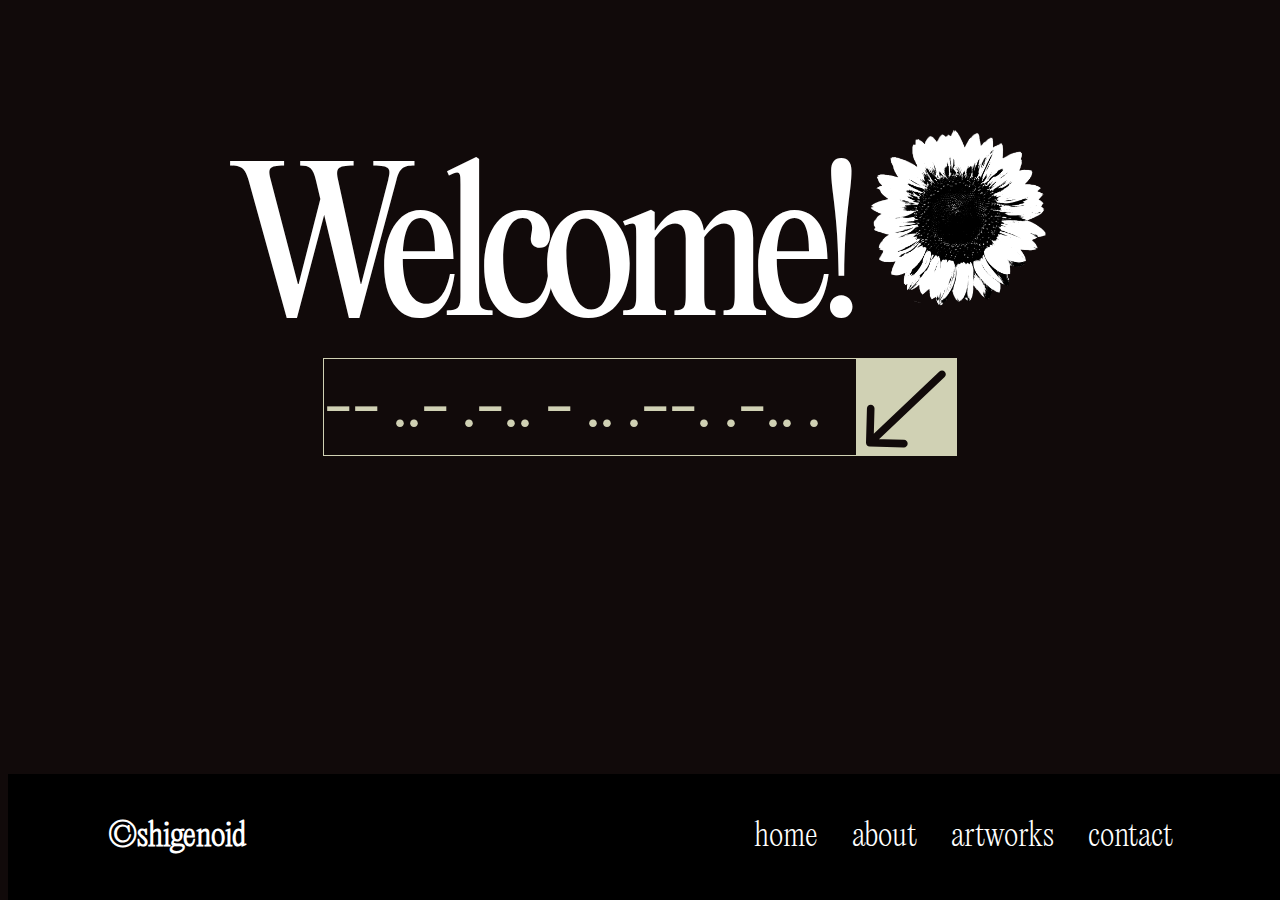
==== index.html @ e667cd06 "rough landing" ====
<!DOCTYPE html>
<html lang="en">
<head>
    <meta charset="UTF-8">
    <meta name="viewport" content="width=device-width, initial-scale=1.0, maximum-scale=1.0, user-scalable=no">
    <link rel="stylesheet" href="style.css">
</head>
<body>
    <div id="home">
        <div class="header">
            <h1>Welcome!</h1>
            <div class="flower">
                <img src="images/sunflower.png" alt="Sunflower">
            </div>
        </div>
    
        <div class="morse-bar">
            <div class="bar">
                <p>-- ..- .-.. - .. .--. .-.. .</p>
                <button><img src="images/Arrow 6.svg"></button>
            </div>
        </div>
    </div>
    

    <div class="navbar">
        <h2>&copy;shigenoid</h2>
        <div class="menu">
            <a href="#home">home</a>
            <a href="#about">about</a>
            <a href="#artworks">artworks</a>
            <a href="#contact">contact</a>
        </div>
        
    </div>
</body>
</html>
---- style.css ----
@font-face {
    font-family: 'Editorial';
    src: url('fonts/Editorial-New.woff') format('woff'),
         url('fonts/Editorial-New.otf') format('opentype');
    font-weight: normal;
    font-style: normal;
}

@font-face {
    font-family: 'Editorial-Light';
    src: url('fonts/PPEditorialNew-Ultralight-BF644b21500d0c0.otf') format('opentype');
    font-weight: 200;
    font-style: normal;
}

body {
    -webkit-font-smoothing: antialiased;
    -moz-osx-font-smoothing: grayscale;
    background-color: #110A0A;
    color: #ffffff;
    display: flex;
    flex-direction: column;
    justify-content: space-between;
    touch-action: none;
}

.header {
    text-align: center;
    height: 350px;
}

.header h1 {
    font-size: 12rem;
    display: inline-block;
    margin-right: 10px;
    font-family: 'Editorial', sans-serif;
    font-weight: normal;
    letter-spacing: -15px;
}

.header .flower {
    display: inline-block;
    width: 12rem;
    height: 12rem;
    
}

.header .flower img {
    width: 100%;
    height: 100%;
    object-fit: contain;
}

.morse-bar {
    display: flex;
    justify-content: center;
    align-items: center;
    color: #D0D1B4;
    height: 
}

.morse-bar .bar {
    border: 1px solid #D0D1B4;
    display: flex;
    align-items: center;
    width: 50%;
    height: 6rem;
}

.morse-bar .bar p {
    flex: 1;
    margin: 0;
    font-family: 'Editorial';
    font-size: 4rem;
    
}

.morse-bar .bar button {
    background-color: #D0D1B4;
    border: none;
    padding: 10px;
    cursor: pointer;
    font-size: 1rem;
    height: 100%;
}

.morse-bar .bar button img {
    width: 5rem;
    height: 5rem;
}

.navbar {
    background-color: #000;
    position: fixed;
    bottom: 0;
    width: 100%;
    height: 14%;
    display: flex;
    align-items: center;
    justify-content: space-between;
    
}

.menu {
    margin-right: 100px;
}

.navbar h2 {
    font-family: 'Editorial-Light', sans-serif;
    color: #ffffff;
    margin-left: 100px;
    font-size: 2rem;
}

.navbar a {
    font-family: 'Editorial-Light', sans-serif;
    color: #ffffff;
    text-decoration: none;
    margin: 0 15px;
    font-size: 2rem;
    position: relative;
}

.navbar a:hover {
    color: #D0D1B4;
}

.navbar a::after {
    content: '';
    position: absolute;
    left: 0;
    bottom: -5px;
    width: 0;
    height: 2px;
    background: #D0D1B4;
    transition: width 0.3s;
}

.navbar a:hover::after {
    width: 100%;
}
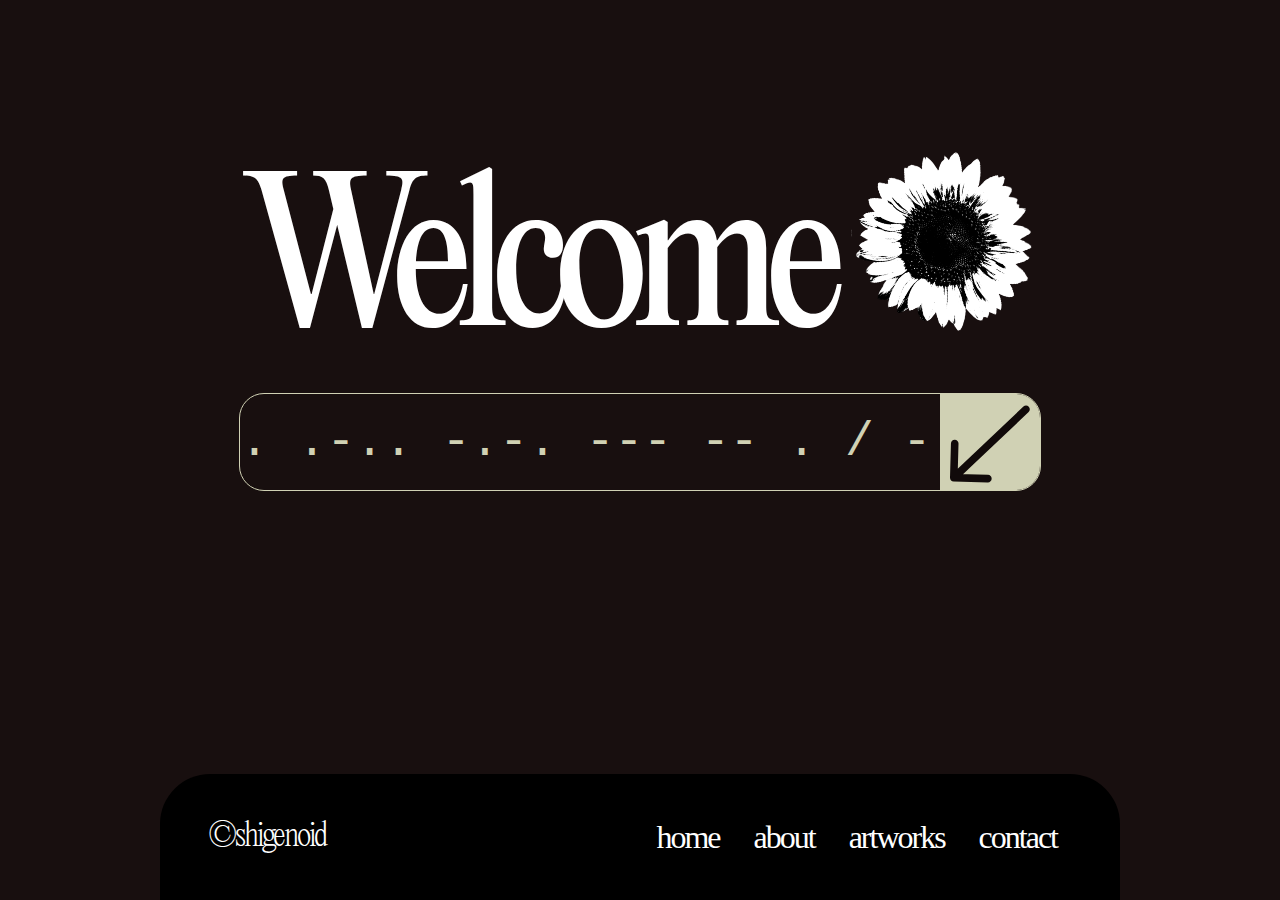
==== commit c1ef95bd: "Landing for now" ====
--- a/index.html
+++ b/index.html
@@ -8,7 +8,7 @@
 <body>
     <div id="home">
         <div class="header">
-            <h1>Welcome!</h1>
+            <h1 id="welcome">Welcome!</h1>
             <div class="flower">
                 <img src="images/sunflower.png" alt="Sunflower">
             </div>
@@ -16,7 +16,7 @@
     
         <div class="morse-bar">
             <div class="bar">
-                <p>-- ..- .-.. - .. .--. .-.. .</p>
+                <p id="morse-display"></p>
                 <button><img src="images/Arrow 6.svg"></button>
             </div>
         </div>
@@ -24,7 +24,7 @@
     
 
     <div class="navbar">
-        <h2>&copy;shigenoid</h2>
+        <p id="h2">&copy;shigenoid</a>
         <div class="menu">
             <a href="#home">home</a>
             <a href="#about">about</a>
@@ -33,5 +33,10 @@
         </div>
         
     </div>
+
+    <script src="script.js"></script>
+    <script src="morse.js"></script>
+    <script src="sunflower.js"></script>
+    
 </body>
 </html>--- a/style.css
+++ b/style.css
@@ -9,14 +9,14 @@
 @font-face {
     font-family: 'Editorial-Light';
     src: url('fonts/PPEditorialNew-Ultralight-BF644b21500d0c0.otf') format('opentype');
-    font-weight: 200;
+    font-weight: 300;
     font-style: normal;
 }
 
 body {
     -webkit-font-smoothing: antialiased;
     -moz-osx-font-smoothing: grayscale;
-    background-color: #110A0A;
+    background-color: #180f0f;
     color: #ffffff;
     display: flex;
     flex-direction: column;
@@ -24,9 +24,14 @@
     touch-action: none;
 }
 
+#home {
+    margin-top: 10px;
+}
+
 .header {
     text-align: center;
     height: 350px;
+    padding-bottom: 25px;
 }
 
 .header h1 {
@@ -36,43 +41,50 @@
     font-family: 'Editorial', sans-serif;
     font-weight: normal;
     letter-spacing: -15px;
+    vertical-align: middle; /* Align vertically */
 }
 
 .header .flower {
     display: inline-block;
     width: 12rem;
     height: 12rem;
-    
+    vertical-align: top; /* Align to the top */
+    margin-top: 8rem; /* Fine-tune the vertical alignment */
 }
 
 .header .flower img {
     width: 100%;
     height: 100%;
     object-fit: contain;
+   
 }
+
 
 .morse-bar {
     display: flex;
     justify-content: center;
     align-items: center;
     color: #D0D1B4;
-    height: 
 }
 
 .morse-bar .bar {
+    border-radius: 25px;
     border: 1px solid #D0D1B4;
     display: flex;
     align-items: center;
-    width: 50%;
+    width: 800px;
     height: 6rem;
+    overflow: hidden; /* Ensures text doesn't overflow outside the bar */
 }
 
 .morse-bar .bar p {
-    flex: 1;
+    flex-grow: 1; /* Allow the text to grow and take available space */
     margin: 0;
-    font-family: 'Editorial';
-    font-size: 4rem;
-    
+    font-family: 'Courier New', Courier, monospace;
+    font-size: 3rem; /* Increased font size */
+    text-align: center;
+    white-space: nowrap;
+    overflow: hidden; /* Ensure text doesn't overflow */
 }
 
 .morse-bar .bar button {
@@ -91,38 +103,45 @@
 
 .navbar {
     background-color: #000;
-    position: fixed;
+    position: absolute; /* Change to absolute to position it relative to the screen */
     bottom: 0;
-    width: 100%;
+    width: 75%; /* Set the width to 75% */
     height: 14%;
     display: flex;
     align-items: center;
     justify-content: space-between;
-    
+    border-radius: 50px 50px 0px 0px;
+    left: 50%; /* Move to the center of the screen */
+    transform: translateX(-50%); /* Adjust the position to truly center it */
 }
 
+
 .menu {
-    margin-right: 100px;
+    margin-right: 5%;
 }
 
-.navbar h2 {
-    font-family: 'Editorial-Light', sans-serif;
+.navbar #h2 {
+    font-family: 'Editorial-Light', Times, serif;
     color: #ffffff;
-    margin-left: 100px;
+    margin-left: 5%;
     font-size: 2rem;
+    letter-spacing: -2px;
 }
 
 .navbar a {
-    font-family: 'Editorial-Light', sans-serif;
+    font-family: 'Times New Roman', Times, serif;
     color: #ffffff;
     text-decoration: none;
     margin: 0 15px;
     font-size: 2rem;
     position: relative;
+    letter-spacing: -2px;
+    font-weight: 300; /* Lighter weight for the text */
 }
 
 .navbar a:hover {
-    color: #D0D1B4;
+    color: #827878;
+    transition: 0.1s linear;
 }
 
 .navbar a::after {
@@ -132,7 +151,7 @@
     bottom: -5px;
     width: 0;
     height: 2px;
-    background: #D0D1B4;
+    background: #FFFFFF;
     transition: width 0.3s;
 }
 
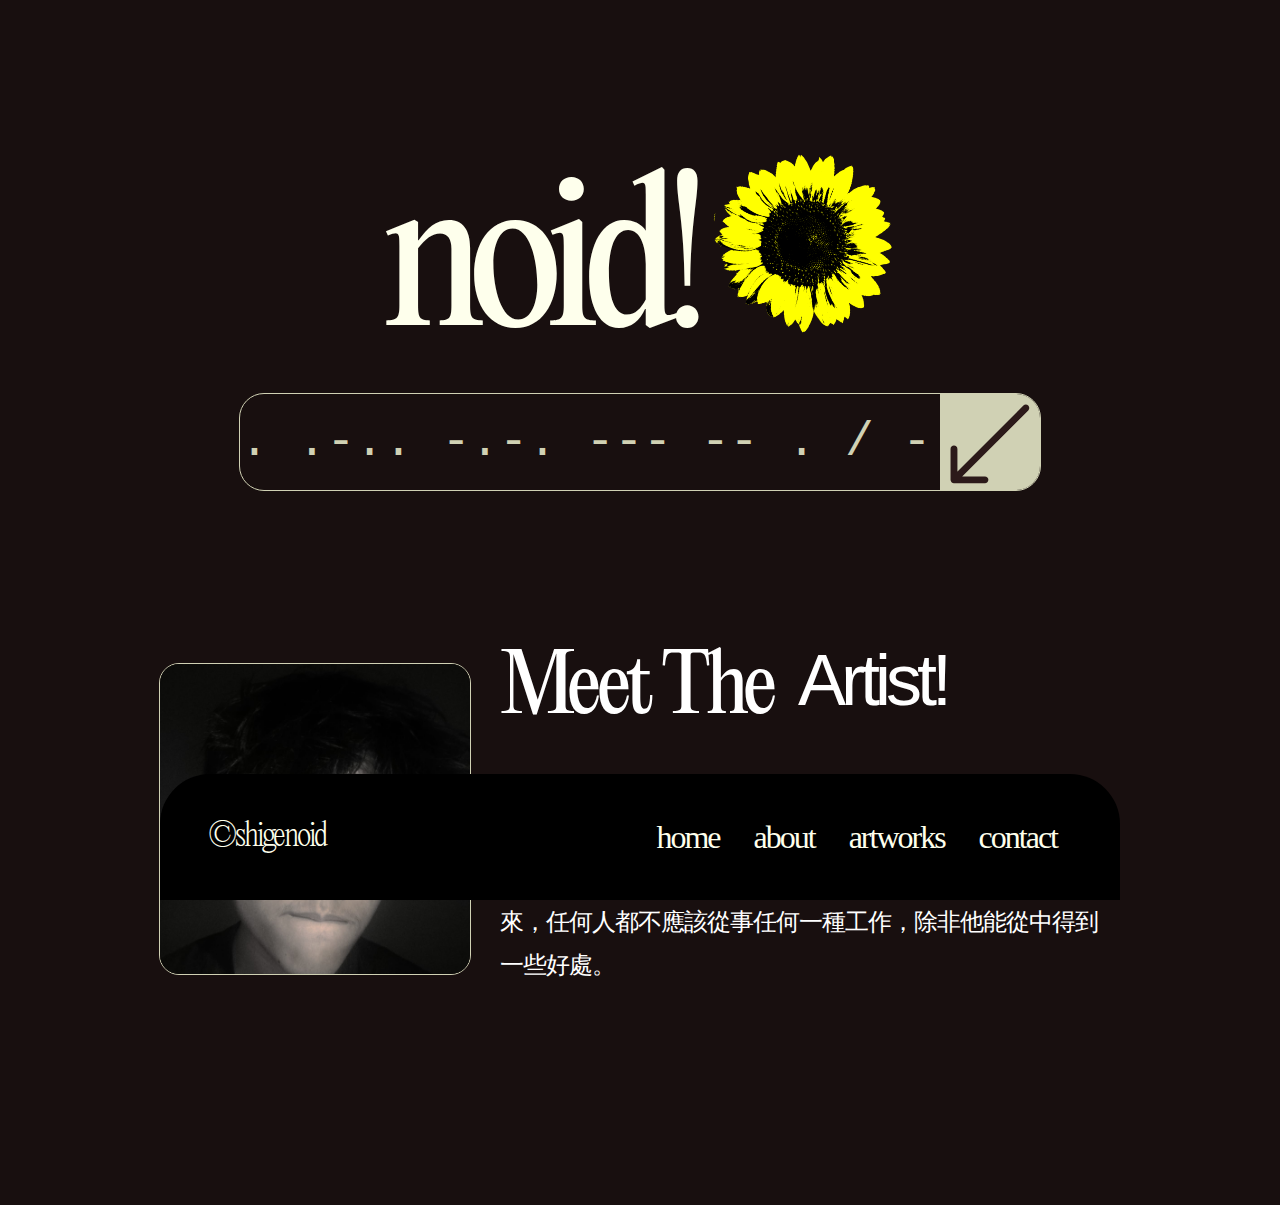
==== commit 503a8f7a: "about section , rebranch, etc" ====
--- a/index.html
+++ b/index.html
@@ -3,21 +3,46 @@
 <head>
     <meta charset="UTF-8">
     <meta name="viewport" content="width=device-width, initial-scale=1.0, maximum-scale=1.0, user-scalable=no">
-    <link rel="stylesheet" href="style.css">
+    <link rel="stylesheet" href="assets/css/style.css">
+    <link rel="stylesheet" href="assets/css/about.css">
 </head>
 <body>
+    <div id="home-point"></div>
     <div id="home">
         <div class="header">
-            <h1 id="welcome">Welcome!</h1>
+            <h1 id="welcome">noid!</h1>
             <div class="flower">
-                <img src="images/sunflower.png" alt="Sunflower">
+                <img src="assets/images/sunflower.png" alt="Sunflower">
             </div>
         </div>
     
         <div class="morse-bar">
             <div class="bar">
                 <p id="morse-display"></p>
-                <button><img src="images/Arrow 6.svg"></button>
+                <button><img src="assets/images/Arrow 6.svg"></button>
+            </div>
+        </div>
+    </div>
+
+    <div id="about-point"></div>
+    <div id="about">
+        <div id="about">
+            <div class="about-container">
+                <div class="about-image">
+                    <img src="assets/images/me.jpg" alt="Artist Photo">
+                </div>
+                <div class="about-text">
+                    <div class="about-heading">
+                        <div id="art-container"></div>
+                        <h2>Meet The <span id="artist">Artist!</span></h2>
+                    </div>
+                    <div class="about-description">
+                        <p style="font-style: italic; color: #D0D1B4">Well... not a literal artist...</p>
+                        <p>
+                            I’m Nasharuddin Hatta, and i 照顧病人、跟隨病人是很重要的，但它會發生在這樣一個有很多工作和痛苦的時候。細究起來，任何人都不應該從事任何一種工作，除非他能從中得到一些好處。
+                        </p>
+                    </div>
+                </div>
             </div>
         </div>
     </div>
@@ -26,17 +51,16 @@
     <div class="navbar">
         <p id="h2">&copy;shigenoid</a>
         <div class="menu">
-            <a href="#home">home</a>
-            <a href="#about">about</a>
+            <a href="#home-point">home</a>
+            <a href="#about-point">about</a>
             <a href="#artworks">artworks</a>
             <a href="#contact">contact</a>
         </div>
-        
     </div>
 
-    <script src="script.js"></script>
-    <script src="morse.js"></script>
-    <script src="sunflower.js"></script>
+    <script src="assets/js/about.js"></script>
+    <script src="assets/js/morse.js"></script>
+    <script src="assets/js/sunflower.js"></script>
     
 </body>
 </html>--- a/assets/css/style.css
+++ b/assets/css/style.css
@@ -0,0 +1,174 @@
+@font-face {
+    font-family: 'Editorial';
+    src: url('fonts/Editorial-New.woff') format('woff'),
+         url('fonts/Editorial-New.otf') format('opentype');
+    font-weight: normal;
+    font-style: normal;
+}
+
+@font-face {
+    font-family: 'Editorial-Light';
+    src: url('fonts/Editorial-Light.woff') format('woff'),
+        url('fonts/Editorial-Light.otf') format('opentype');
+    font-weight: 300;
+    font-style: normal;
+}
+
+@font-face {
+    font-family: 'Editorial-Italic';
+    src: url('fonts/Editorial-Light.woff') format('woff'),
+        url('fonts/Editorial-Italic.otf') format('opentype');
+    font-weight: normal;
+    font-style: normal;
+}
+
+html {
+    scroll-behavior: smooth;
+    color: #feffec;
+}
+
+body {
+    -webkit-font-smoothing: antialiased;
+    -moz-osx-font-smoothing: grayscale;
+    background-color: #180f0f;
+    display: flex;
+    flex-direction: column;
+    justify-content: space-between;
+    touch-action: none;
+}
+
+
+#home {
+    margin-top: 10px;
+}
+
+.header {
+    text-align: center;
+    height: 350px;
+    padding-bottom: 25px;
+}
+
+.header h1 {
+    font-size: 12rem;
+    display: inline-block;
+    margin-right: 10px;
+    font-family: 'Editorial', sans-serif;
+    font-weight: normal;
+    letter-spacing: -15px;
+    vertical-align: middle; /* Align vertically */
+}
+
+.header .flower {
+    display: inline-block;
+    width: 12rem;
+    height: 12rem;
+    vertical-align: top; /* Align to the top */
+    margin-top: 8rem; /* Fine-tune the vertical alignment */
+}
+
+.header .flower img {
+    width: 100%;
+    height: 100%;
+    object-fit: contain;
+   
+}
+
+
+.morse-bar {
+    display: flex;
+    justify-content: center;
+    align-items: center;
+    color: #D0D1B4;
+}
+
+.morse-bar .bar {
+    border-radius: 25px;
+    border: 1px solid #D0D1B4;
+    display: flex;
+    align-items: center;
+    width: 800px;
+    height: 6rem;
+    overflow: hidden; /* Ensures text doesn't overflow outside the bar */
+}
+
+.morse-bar .bar p {
+    flex-grow: 1; /* Allow the text to grow and take available space */
+    margin: 0;
+    font-family: 'Courier New', Courier, monospace;
+    font-size: 3rem; /* Increased font size */
+    text-align: center;
+    white-space: nowrap;
+    overflow: hidden; /* Ensure text doesn't overflow */
+}
+
+.morse-bar .bar button {
+    background-color: #D0D1B4;
+    border: none;
+    padding: 10px;
+    cursor: pointer;
+    font-size: 1rem;
+    height: 100%;
+}
+
+.morse-bar .bar button img {
+    width: 5rem;
+    height: 5rem;
+}
+
+.navbar {
+    background-color: #000;
+    position: fixed; /* Change to fixed so it stays at the bottom */
+    bottom: 0;
+    width: 75%; /* Set the width to 75% */
+    height: 14%;
+    display: flex;
+    align-items: center;
+    justify-content: space-between;
+    border-radius: 50px 50px 0px 0px;
+    left: 50%; /* Move to the center of the screen */
+    transform: translateX(-50%); /* Adjust the position to truly center it */
+    z-index: 1000; /* Ensure it stays above other content */
+}
+
+
+.menu {
+    margin-right: 5%;
+}
+
+.navbar #h2 {
+    font-family: 'Editorial-Light', Times, serif;
+    margin-left: 5%;
+    font-size: 2rem;
+    letter-spacing: -2px;
+}
+
+.navbar a {
+    font-family: 'Times New Roman', Times, serif;
+    text-decoration: none;
+    margin: 0 15px;
+    font-size: 2rem;
+    position: relative;
+    letter-spacing: -2px;
+    font-weight: normal; 
+    color: #feffec;
+}
+
+.navbar a:hover {
+    color: #827878;
+    transition: 0.1s linear;
+}
+
+.navbar a::after {
+    content: '';
+    position: absolute;
+    left: 0;
+    bottom: -5px;
+    width: 0;
+    height: 2px;
+    background: #FFFFFF;
+    transition: width 0.3s;
+}
+
+.navbar a:hover::after {
+    width: 100%;
+}
--- a/assets/css/about.css
+++ b/assets/css/about.css
@@ -0,0 +1,83 @@
+/* About Section Styling */
+
+
+#about {
+    margin-top: 25px;
+    margin-bottom: 50px;
+    display: flex;
+    justify-content: center;
+    align-items: center;
+    padding: 50px 0;
+    background-color: #180f0f;
+    color: #ffffff;
+}
+
+.about-container {
+    display: flex;
+    width: 80%;
+    max-width: 1200px;
+    gap: 30px;
+}
+
+.about-image {
+    flex: 1;
+    display: flex;
+    justify-content: center;
+    align-items: center;
+}
+
+.about-image img {
+    width: 100%;
+    max-width: 350px;
+    border-radius: 20px;
+    border: 1px solid #D0D1B4;
+}
+
+.about-text {
+    flex: 2;
+    display: flex;
+    flex-direction: column;
+    justify-content: center;
+}
+
+.about-heading h2 {
+    font-family: 'Editorial', sans-serif;
+    font-size: 5rem;
+    margin-bottom: 10px;
+    font-weight: normal;
+    letter-spacing: -5px;
+    margin-top: -2px;
+}
+
+.about-description p {
+    font-family: 'Times New Roman', Times, serif;
+    font-size: 1.5rem;
+    margin: 10px 0;
+    line-height: 1.8;
+    letter-spacing: -1px;
+}
+
+#artist {
+    font-size: 4.5rem; /* Fixed font size */
+    margin-bottom: 10px;
+    transition: font-family 0.5s ease; /* Smooth transition for font change */
+    padding-left: 25px;
+    padding-bottom: 10px;
+    position: absolute;
+    background-color: transparent;
+    transition: all 0.5s ease;
+   
+}
+
+#art-container {
+    width: 0px;
+    height: 70px;
+    background-color: yellow;
+    position: absolute;
+    mix-blend-mode:difference;
+    margin-left: 290px;
+    margin-top: 10px;
+    z-index: 1;
+    transition: width 1s cubic-bezier(0, 0.55, 0.45, 1);
+    transform: skew(-10deg);
+}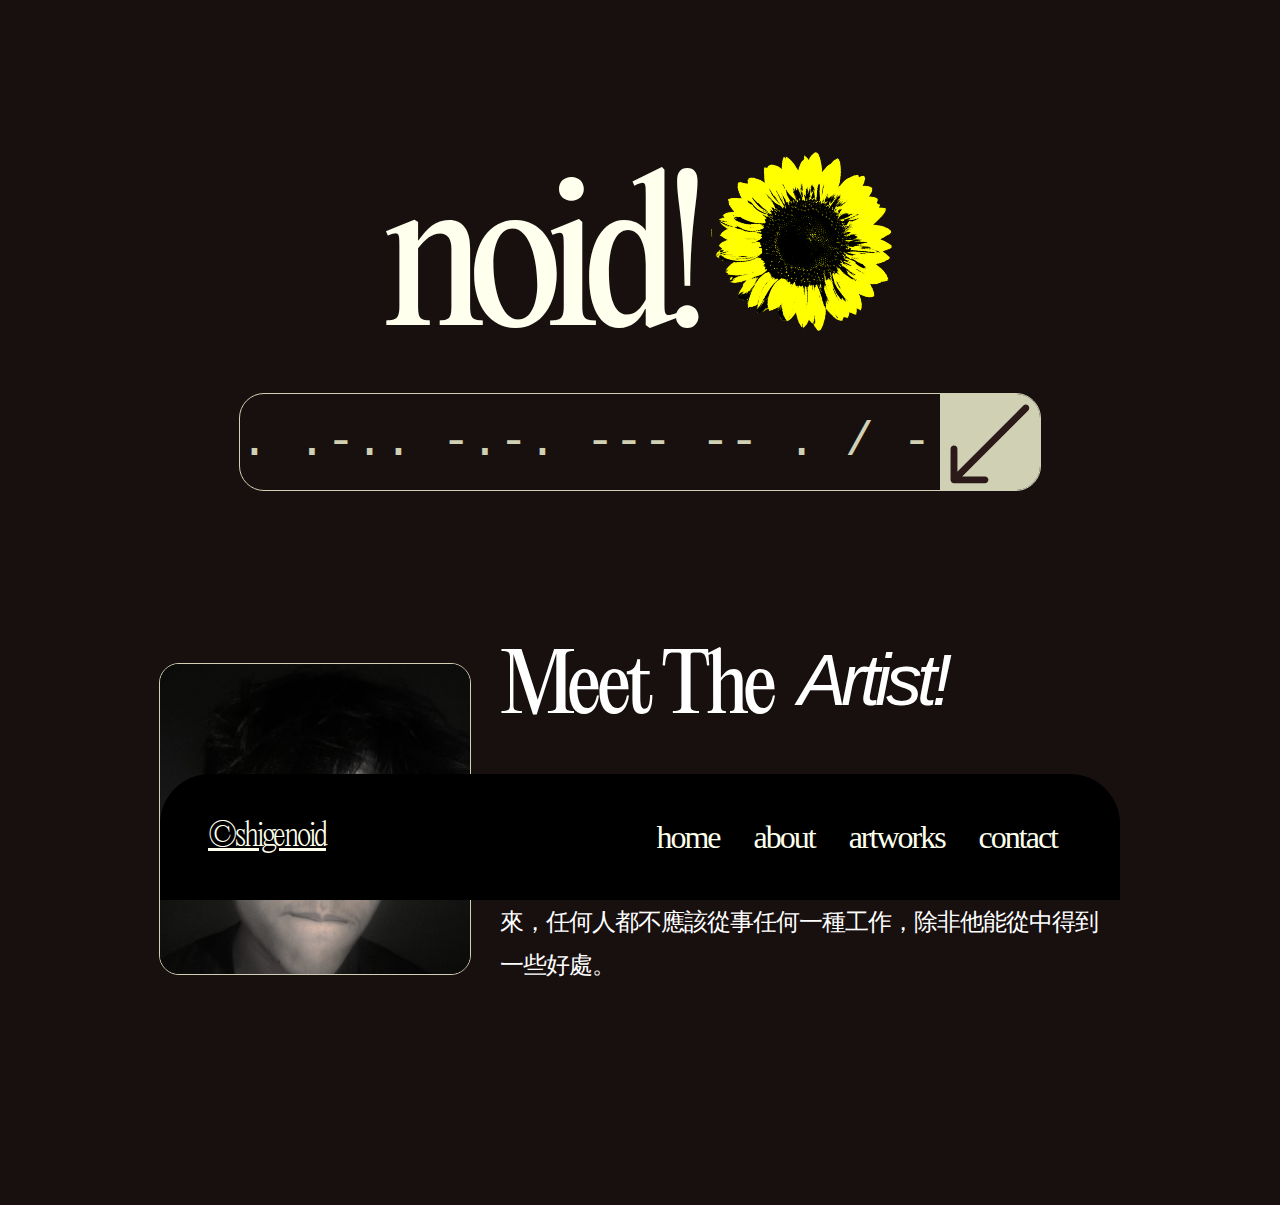
==== commit 2277c27c: "loading screen and morse bar animation" ====
--- a/index.html
+++ b/index.html
@@ -7,6 +7,12 @@
     <link rel="stylesheet" href="assets/css/about.css">
 </head>
 <body>
+    <div id="loader-screen">
+        <div id="loader">
+            <img src="assets/images/sunflower-load.png" alt="Loading" />
+        </div>
+    </div>
+
     <div id="home-point"></div>
     <div id="home">
         <div class="header">
@@ -49,7 +55,7 @@
     
 
     <div class="navbar">
-        <p id="h2">&copy;shigenoid</a>
+        <a href="https://linktr.ee/shigenoid" id="h2">&copy;shigenoid</a>
         <div class="menu">
             <a href="#home-point">home</a>
             <a href="#about-point">about</a>
@@ -61,6 +67,7 @@
     <script src="assets/js/about.js"></script>
     <script src="assets/js/morse.js"></script>
     <script src="assets/js/sunflower.js"></script>
+    <script src="assets/js/loader.js"></script>
     
 </body>
 </html>--- a/assets/css/style.css
+++ b/assets/css/style.css
@@ -52,7 +52,7 @@
     font-size: 12rem;
     display: inline-block;
     margin-right: 10px;
-    font-family: 'Editorial', sans-serif;
+    font-family: 'Editorial', 'Times New Roman', Times, serif;
     font-weight: normal;
     letter-spacing: -15px;
     vertical-align: middle; /* Align vertically */
@@ -86,9 +86,14 @@
     border: 1px solid #D0D1B4;
     display: flex;
     align-items: center;
-    width: 800px;
+    width: 0px; 
     height: 6rem;
     overflow: hidden; /* Ensures text doesn't overflow outside the bar */
+    transition: width 1s cubic-bezier(0, 0.55, 0.45, 1);
+}
+
+.morse-bar .bar.expand {
+    width: 800px; 
 }
 
 .morse-bar .bar p {
@@ -99,6 +104,7 @@
     text-align: center;
     white-space: nowrap;
     overflow: hidden; /* Ensure text doesn't overflow */
+    
 }
 
 .morse-bar .bar button {
@@ -125,9 +131,9 @@
     align-items: center;
     justify-content: space-between;
     border-radius: 50px 50px 0px 0px;
-    left: 50%; /* Move to the center of the screen */
-    transform: translateX(-50%); /* Adjust the position to truly center it */
-    z-index: 1000; /* Ensure it stays above other content */
+    left: 50%;
+    transform: translateX(-50%); 
+    z-index: 1000;
 }
 
 
@@ -140,9 +146,12 @@
     margin-left: 5%;
     font-size: 2rem;
     letter-spacing: -2px;
-}
-
-.navbar a {
+    color: #feffec;
+    font-style: none;
+}
+
+
+.navbar .menu a {
     font-family: 'Times New Roman', Times, serif;
     text-decoration: none;
     margin: 0 15px;
@@ -153,12 +162,12 @@
     color: #feffec;
 }
 
-.navbar a:hover {
+.navbar .menu a:hover {
     color: #827878;
     transition: 0.1s linear;
 }
 
-.navbar a::after {
+.navbar .menu a::after {
     content: '';
     position: absolute;
     left: 0;
@@ -169,6 +178,28 @@
     transition: width 0.3s;
 }
 
-.navbar a:hover::after {
+.navbar .menu a:hover::after {
     width: 100%;
 }
+
+/* Fullscreen loader styles */
+#loader-screen {
+    position: fixed;
+    top: 0;
+    left: 0;
+    width: 100%;
+    height: 100%;
+    background-color: rgba(0, 0, 0, 1); /* Start with 100% black */
+    display: flex;
+    justify-content: center;
+    align-items: center;
+    z-index: 2000;
+    transition: background-color 0.5s ease-in-out; /* Smooth fading effect */
+}
+
+#loader img {
+    width: 100px; /* Adjust size as needed */
+    height: 100px;
+    opacity: 1; /* Fully visible */
+    transition: opacity 0.5s ease-in-out; /* Smooth fading for the image */
+}--- a/assets/css/about.css
+++ b/assets/css/about.css
@@ -41,7 +41,7 @@
 }
 
 .about-heading h2 {
-    font-family: 'Editorial', sans-serif;
+    font-family: 'Editorial', 'Times New Roman', Times, serif;
     font-size: 5rem;
     margin-bottom: 10px;
     font-weight: normal;
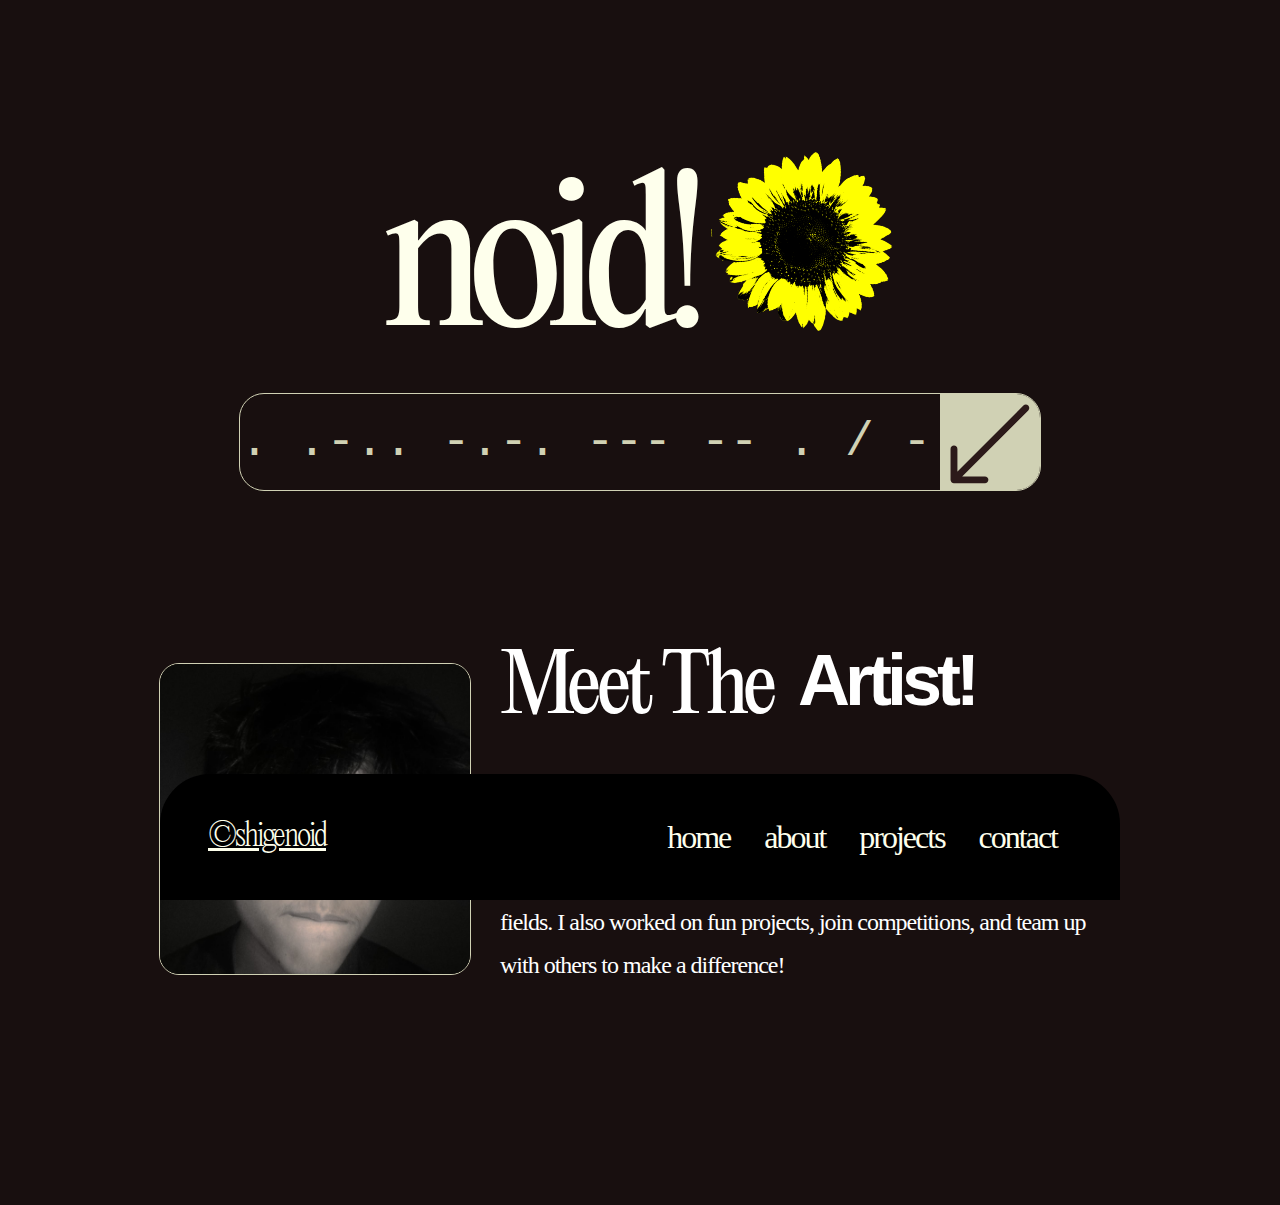
==== commit a3ff074d: "refresh function" ====
--- a/index.html
+++ b/index.html
@@ -25,7 +25,7 @@
         <div class="morse-bar">
             <div class="bar">
                 <p id="morse-display"></p>
-                <button><img src="assets/images/Arrow 6.svg"></button>
+                <button onclick="refresh()"><img src="assets/images/Arrow 6.svg"></button>
             </div>
         </div>
     </div>
@@ -45,7 +45,10 @@
                     <div class="about-description">
                         <p style="font-style: italic; color: #D0D1B4">Well... not a literal artist...</p>
                         <p>
-                            I’m Nasharuddin Hatta, and i 照顧病人、跟隨病人是很重要的，但它會發生在這樣一個有很多工作和痛苦的時候。細究起來，任何人都不應該從事任何一種工作，除非他能從中得到一些好處。
+                            I'm a first-year student who loves computer science, robotics, and IT.
+                            I'm really excited to learn more, improve my skills, and do well in these fields.
+                            I also worked on fun projects, join competitions, and team up with others to make 
+                            a difference!
                         </p>
                     </div>
                 </div>
@@ -59,7 +62,7 @@
         <div class="menu">
             <a href="#home-point">home</a>
             <a href="#about-point">about</a>
-            <a href="#artworks">artworks</a>
+            <a href="#projects">projects</a>
             <a href="#contact">contact</a>
         </div>
     </div>
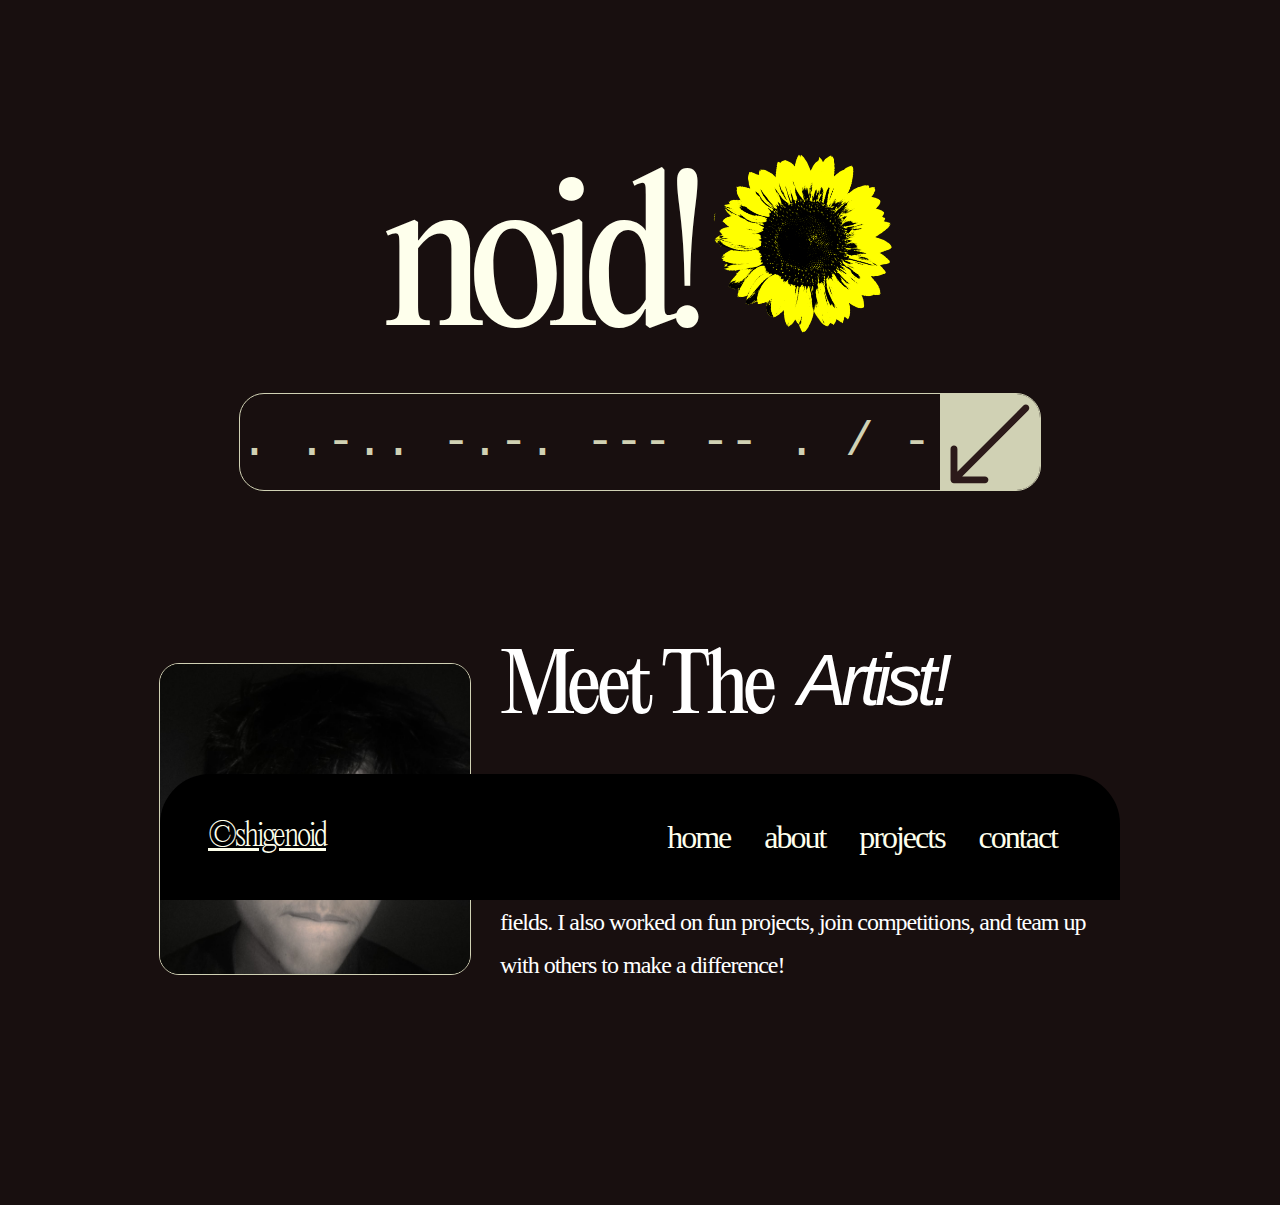
==== commit db8522c9: "web icon" ====
--- a/index.html
+++ b/index.html
@@ -1,10 +1,12 @@
 <!DOCTYPE html>
 <html lang="en">
 <head>
+    <title>shigenoid</title>
     <meta charset="UTF-8">
     <meta name="viewport" content="width=device-width, initial-scale=1.0, maximum-scale=1.0, user-scalable=no">
     <link rel="stylesheet" href="assets/css/style.css">
     <link rel="stylesheet" href="assets/css/about.css">
+    <link rel="icon" href="assets/images/sunflower.png">
 </head>
 <body>
     <div id="loader-screen">
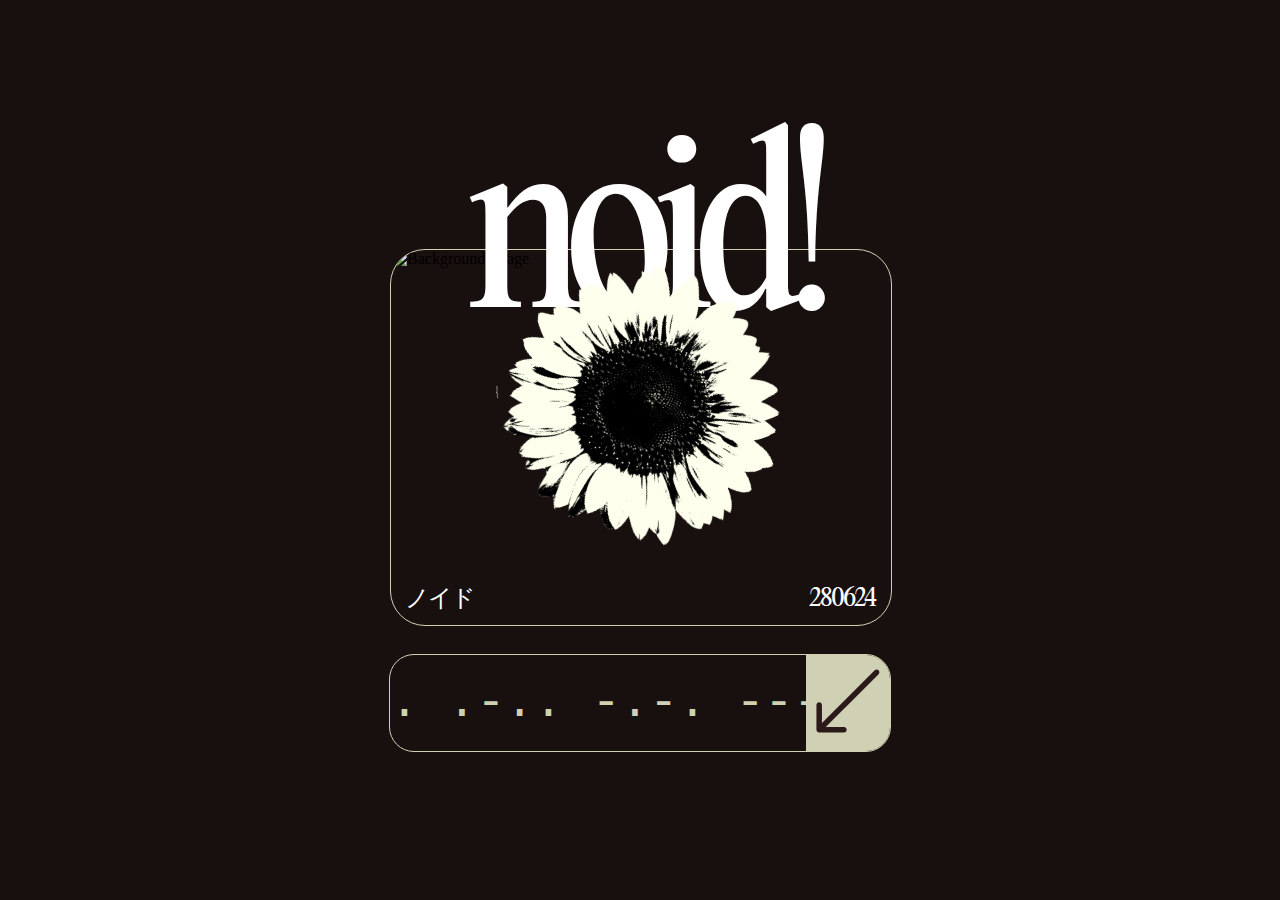
==== commit fe8c964f: "main screen" ====
--- a/index.html
+++ b/index.html
@@ -1,14 +1,19 @@
 <!DOCTYPE html>
 <html lang="en">
+
 <head>
     <title>shigenoid</title>
     <meta charset="UTF-8">
     <meta name="viewport" content="width=device-width, initial-scale=1.0, maximum-scale=1.0, user-scalable=no">
-    <link rel="stylesheet" href="assets/css/style.css">
+    <link rel="stylesheet" href="assets/css/subhome.css">
+    <link rel="stylesheet" href="assets/css/loader.css">
     <link rel="stylesheet" href="assets/css/about.css">
+    <link rel="stylesheet" href="assets/css/fade.css">
     <link rel="icon" href="assets/images/sunflower.png">
 </head>
+
 <body>
+    <div class="fade-overlay"></div>
     <div id="loader-screen">
         <div id="loader">
             <img src="assets/images/sunflower-load.png" alt="Loading" />
@@ -17,13 +22,31 @@
 
     <div id="home-point"></div>
     <div id="home">
+        <!--
         <div class="header">
             <h1 id="welcome">noid!</h1>
-            <div class="flower">
+            <div class="flower, rotate">
                 <img src="assets/images/sunflower.png" alt="Sunflower">
             </div>
         </div>
+        -->
+        
+        <div class="poster-container">
+            <!-- Background Image -->
+            <img src="assets/images/background-noid.jpg" alt="Background Image" class="background-img">
     
+            <!-- Text between background and PNG -->
+            <p class="noid-text">noid!</p>
+    
+            <!-- Foreground PNG -->
+            <img src="assets/images/sunflower-load.png" alt="Flower PNG" class="foreground-img rotate">
+    
+            <!-- Corner Texts -->
+            <div class="corner-text bottom-left">ノイド</div>
+            <div class="corner-text bottom-right">280624</div>
+        </div>
+        
+
         <div class="morse-bar">
             <div class="bar">
                 <p id="morse-display"></p>
@@ -32,47 +55,11 @@
         </div>
     </div>
 
-    <div id="about-point"></div>
-    <div id="about">
-        <div id="about">
-            <div class="about-container">
-                <div class="about-image">
-                    <img src="assets/images/me.jpg" alt="Artist Photo">
-                </div>
-                <div class="about-text">
-                    <div class="about-heading">
-                        <div id="art-container"></div>
-                        <h2>Meet The <span id="artist">Artist!</span></h2>
-                    </div>
-                    <div class="about-description">
-                        <p style="font-style: italic; color: #D0D1B4">Well... not a literal artist...</p>
-                        <p>
-                            I'm a first-year student who loves computer science, robotics, and IT.
-                            I'm really excited to learn more, improve my skills, and do well in these fields.
-                            I also worked on fun projects, join competitions, and team up with others to make 
-                            a difference!
-                        </p>
-                    </div>
-                </div>
-            </div>
-        </div>
-    </div>
-    
 
-    <div class="navbar">
-        <a href="https://linktr.ee/shigenoid" id="h2">&copy;shigenoid</a>
-        <div class="menu">
-            <a href="#home-point">home</a>
-            <a href="#about-point">about</a>
-            <a href="#projects">projects</a>
-            <a href="#contact">contact</a>
-        </div>
-    </div>
-
-    <script src="assets/js/about.js"></script>
     <script src="assets/js/morse.js"></script>
     <script src="assets/js/sunflower.js"></script>
     <script src="assets/js/loader.js"></script>
-    
+
 </body>
+
 </html>--- a/assets/css/subhome.css
+++ b/assets/css/subhome.css
@@ -0,0 +1,146 @@
+@font-face {
+    font-family: 'Editorial';
+    src: url('fonts/Editorial-New.woff') format('woff'),
+         url('fonts/Editorial-New.otf') format('opentype');
+    font-weight: normal;
+    font-style: normal;
+}
+
+body {
+    -webkit-font-smoothing: antialiased;
+    -moz-osx-font-smoothing: grayscale;
+    background-color: #180f0f;
+    display: flex;
+    flex-direction: column; /* Stack items vertically */
+    justify-content: center; /* Vertically center content */
+    align-items: center; /* Horizontally center content */
+    height: 100vh; /* Full viewport height */
+    margin: 0;
+    touch-action: none;
+}
+
+/* Ensure #home is filling the entire body */
+#home {
+    display: flex;
+    flex-direction: column; /* Stack content vertically */
+    justify-content: center;
+    align-items: center;
+    width: 100%;
+    height: 100%;
+    position: relative; /* This allows absolute positioning of elements inside */
+    padding-top: 100px;
+}
+
+/* Poster container setup */
+.poster-container {
+    position: relative;
+    width: 500px; /* Adjust as needed */
+    height: 375px; /* Adjust as needed */
+    overflow: visible; /* Ensures content is not clipped */
+    margin-bottom: 30px; /* Adds space between poster and Morse bar */
+}
+
+/* Background Image */
+.background-img {
+    position: absolute;
+    top: 0;
+    left: 0;
+    width: 100%;
+    height: 100%;
+    object-fit: cover;
+    z-index: 1;
+    border-radius: 35px;
+    border: solid 1px #D0D1B4;
+}
+
+/* Foreground PNG (flower) */
+.foreground-img {
+    position: absolute;
+    top: 50%;
+    left: 50%;
+    width: 60%; /* Adjust size as needed */
+    z-index: 3;
+}
+
+/* "noid!" Text */
+.noid-text {
+    position: absolute;
+    top: 30%;
+    left: 50%;
+    transform: translate(-50%, -170%);
+    font-family: 'Editorial', serif;
+    font-size: 14rem;
+    color: white;
+    z-index: 2;
+    letter-spacing: -20px;
+    white-space: nowrap;
+}
+
+/* Corner Text */
+.corner-text {
+    position: absolute;
+    font-family: 'Editorial', serif;
+    font-size: 1.5rem;
+    color: white;
+    z-index: 4;
+    letter-spacing: -2px;
+}
+
+.bottom-left {
+    bottom: 10px;
+    left: 15px;
+    font-family: "Noto Serif JP", serif;
+}
+
+.bottom-right {
+    bottom: 10px;
+    right: 15px;
+}
+
+.morse-bar {
+    display: flex;
+    justify-content: center;
+    align-items: center;
+    color: #D0D1B4;
+    width: 100%; /* Ensure Morse bar takes up the full width */
+}
+
+.morse-bar .bar {
+    border-radius: 25px;
+    border: 1px solid #D0D1B4;
+    display: flex;
+    align-items: center;
+    width: 0px; 
+    height: 6rem;
+    overflow: hidden; /* Ensures text doesn't overflow outside the bar */
+    transition: width 1s cubic-bezier(0, 0.55, 0.45, 1);
+}
+
+.morse-bar .bar.expand {
+    width: 500px; /* Width of the bar when expanded */
+
+}
+
+.morse-bar .bar p {
+    flex-grow: 1; /* Allow the text to grow and take available space */
+    margin: 0;
+    font-family: 'Courier New', Courier, monospace;
+    font-size: 3rem; /* Increased font size */
+    text-align: center;
+    white-space: nowrap;
+    overflow: hidden; /* Ensure text doesn't overflow */
+}
+
+.morse-bar .bar button {
+    background-color: #D0D1B4;
+    border: none;
+    padding: 10px;
+    cursor: pointer;
+    font-size: 1rem;
+    height: 100%;
+}
+
+.morse-bar .bar button img {
+    width: 4rem;
+    height: 4rem;
+}--- a/assets/css/loader.css
+++ b/assets/css/loader.css
@@ -0,0 +1,21 @@
+/* Fullscreen loader styles */
+#loader-screen {
+    position: fixed;
+    top: 0;
+    left: 0;
+    width: 100%;
+    height: 100%;
+    background-color: rgba(0, 0, 0, 1); /* Start with 100% black */
+    display: flex;
+    justify-content: center;
+    align-items: center;
+    z-index: 2000;
+    transition: background-color 0.5s ease-in-out; /* Smooth fading effect */
+}
+
+#loader img {
+    width: 100px; /* Adjust size as needed */
+    height: 100px;
+    opacity: 1; /* Fully visible */
+    transition: opacity 0.5s ease-in-out; /* Smooth fading for the image */
+}--- a/assets/css/about.css
+++ b/assets/css/about.css
@@ -8,8 +8,7 @@
     justify-content: center;
     align-items: center;
     padding: 50px 0;
-    background-color: #180f0f;
-    color: #ffffff;
+
 }
 
 .about-container {
@@ -17,6 +16,7 @@
     width: 80%;
     max-width: 1200px;
     gap: 30px;
+    
 }
 
 .about-image {
@@ -28,7 +28,7 @@
 
 .about-image img {
     width: 100%;
-    max-width: 350px;
+    max-width: 550px;
     border-radius: 20px;
     border: 1px solid #D0D1B4;
 }
@@ -55,6 +55,7 @@
     margin: 10px 0;
     line-height: 1.8;
     letter-spacing: -1px;
+    max-width: 500px;
 }
 
 #artist {
--- a/assets/css/fade.css
+++ b/assets/css/fade.css
@@ -0,0 +1,18 @@
+/* Black overlay for fading */
+.fade-overlay {
+    position: fixed;
+    top: 0;
+    left: 0;
+    width: 100%;
+    height: 100%;
+    background-color: black;
+    opacity: 0;
+    pointer-events: none; /* Prevents interaction with the overlay */
+    z-index: 9999;
+    transition: opacity 1s ease; /* Fade duration */
+}
+
+/* Active fade effect */
+.fade-overlay.active {
+    opacity: 1;
+}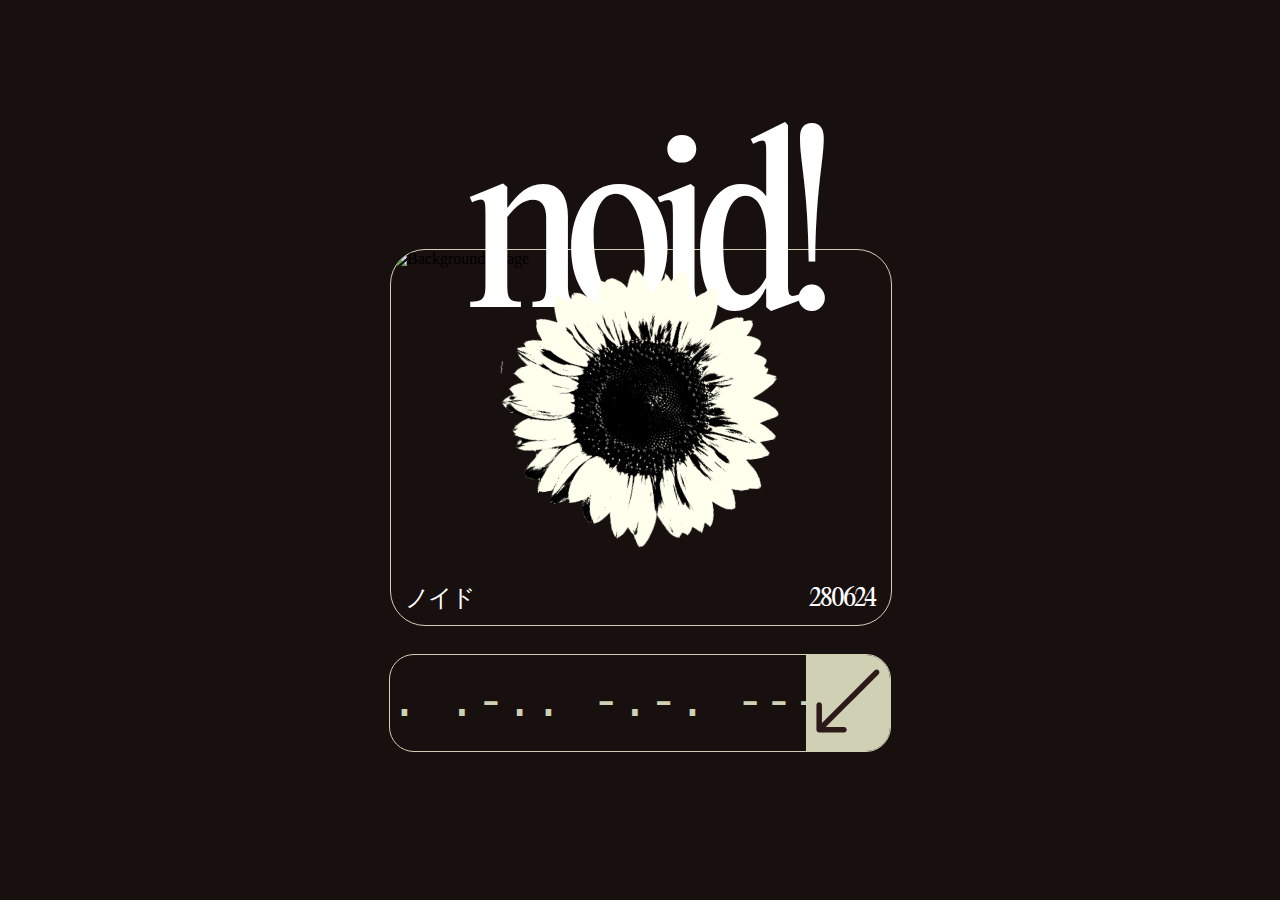
==== commit fa5ee020: "contact" ====
--- a/index.html
+++ b/index.html
@@ -8,6 +8,7 @@
     <link rel="stylesheet" href="assets/css/subhome.css">
     <link rel="stylesheet" href="assets/css/loader.css">
     <link rel="stylesheet" href="assets/css/about.css">
+    
     <link rel="stylesheet" href="assets/css/fade.css">
     <link rel="icon" href="assets/images/sunflower.png">
 </head>
--- a/assets/css/about.css
+++ b/assets/css/about.css
@@ -3,20 +3,17 @@
 
 #about {
     margin-top: 25px;
-    margin-bottom: 50px;
     display: flex;
     justify-content: center;
     align-items: center;
     padding: 50px 0;
-
 }
 
 .about-container {
     display: flex;
     width: 80%;
-    max-width: 1200px;
+    max-width: 1000px;
     gap: 30px;
-    
 }
 
 .about-image {
@@ -28,7 +25,7 @@
 
 .about-image img {
     width: 100%;
-    max-width: 550px;
+    max-width: 350px;
     border-radius: 20px;
     border: 1px solid #D0D1B4;
 }
@@ -55,7 +52,6 @@
     margin: 10px 0;
     line-height: 1.8;
     letter-spacing: -1px;
-    max-width: 500px;
 }
 
 #artist {
